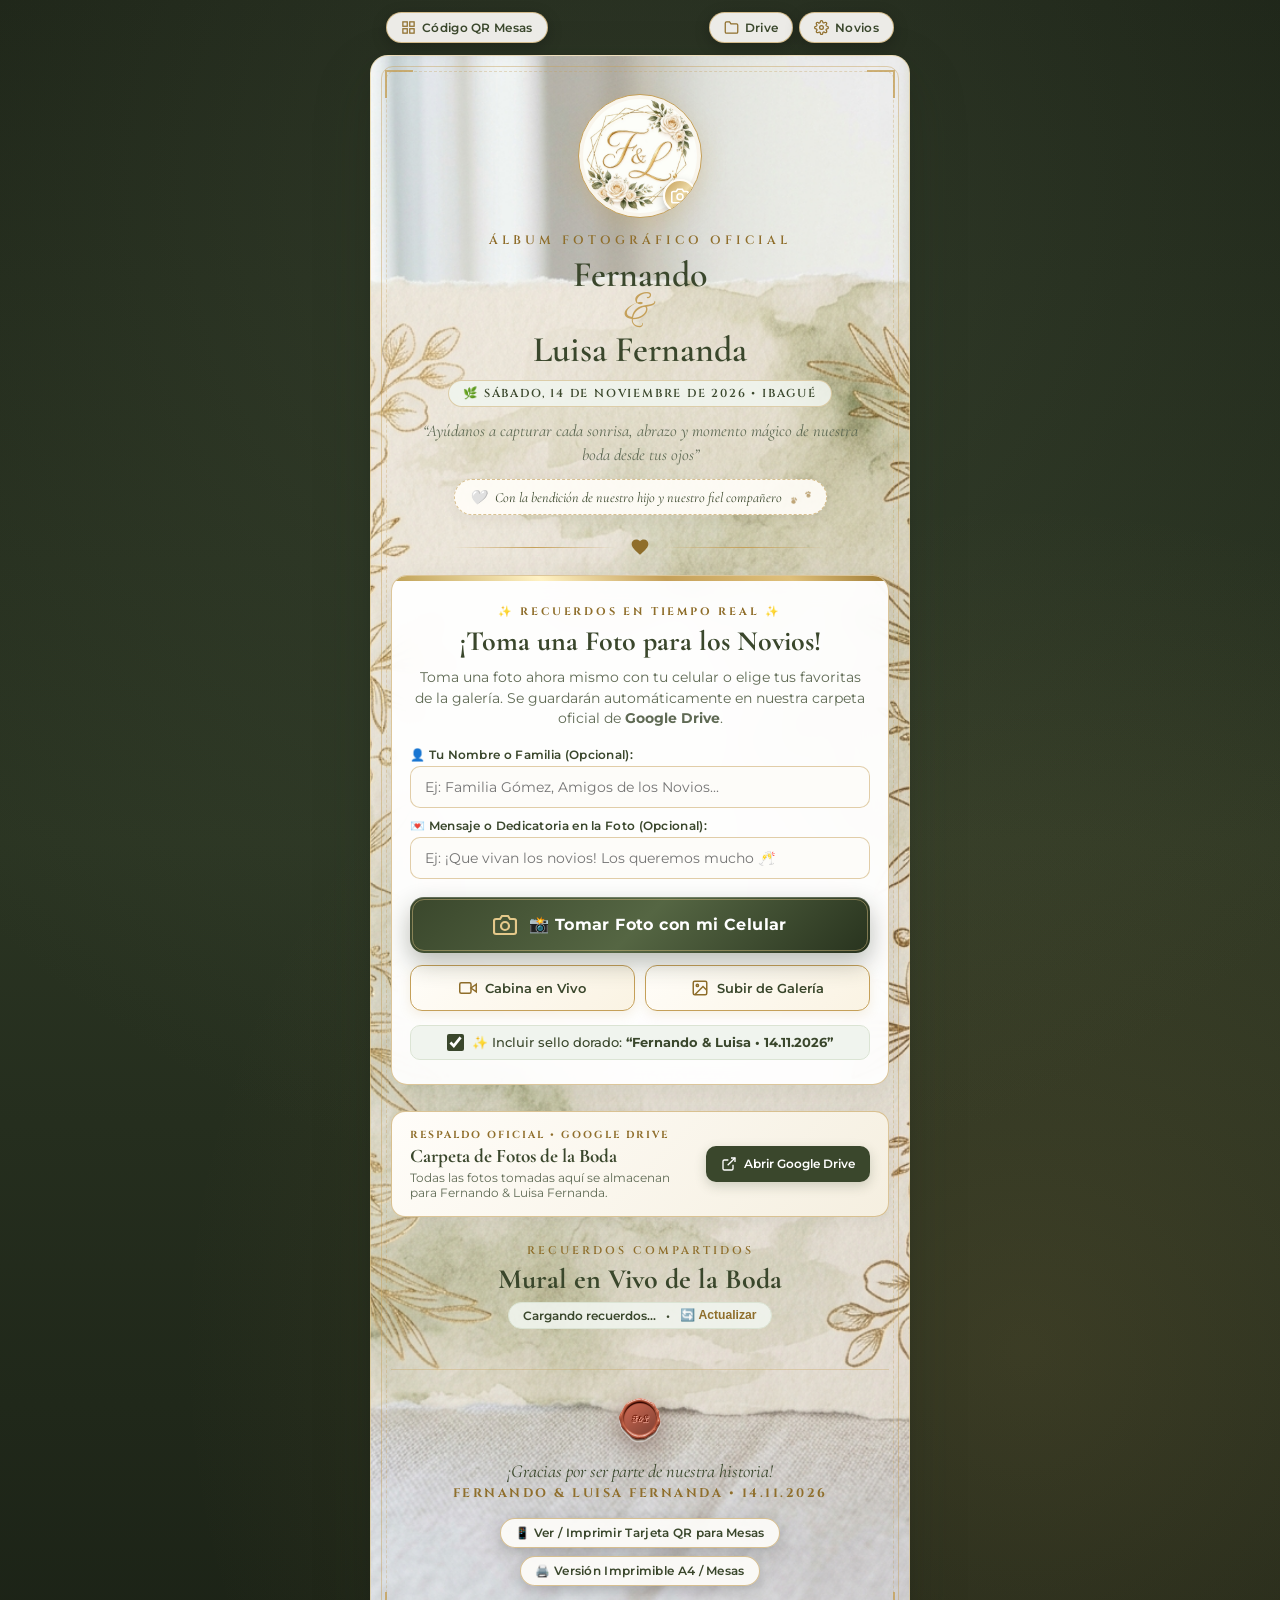
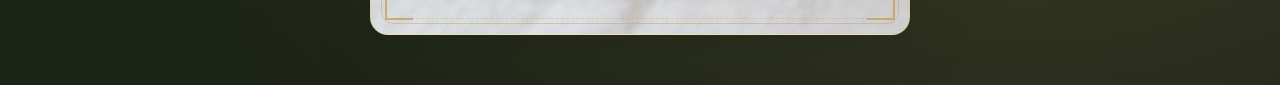
==== index.html @ 6206de48 "first commit" ====
<!DOCTYPE html>
<html lang="es">

<head>
  <meta charset="UTF-8">
  <meta name="viewport" content="width=device-width, initial-scale=1.0, maximum-scale=1.0, user-scalable=no">
  <title>Álbum Fotográfico Oficial • Boda Fernando & Luisa Fernanda</title>

  <!-- SEO & OpenGraph WhatsApp / Redes -->
  <meta name="description"
    content="Comparte tus fotos y recuerdos de nuestra boda • Fernando & Luisa Fernanda • Sábado, 14 de Noviembre de 2026 en Ibagué, Tolima.">
  <meta property="og:type" content="website">
  <meta property="og:title" content="📸 Álbum de Fotos en Vivo • Boda Fernando & Luisa Fernanda">
  <meta property="og:description"
    content="Toma fotos con tu celular o súbelas desde tu galería para guardarlas directamente en nuestro álbum oficial de Google Drive.">
  <meta property="og:image" content="assets/og_preview.jpg">
  <meta name="theme-color" content="#3a472c">

  <link rel="icon" type="image/jpeg" href="assets/monograma_boda.jpg">

  <!-- Google Fonts: Cormorant Garamond, Cinzel, Alex Brush, Montserrat -->
  <link rel="preconnect" href="https://fonts.googleapis.com">
  <link rel="preconnect" href="https://fonts.gstatic.com" crossorigin>
  <link
    href="https://fonts.googleapis.com/css2?family=Alex+Brush&family=Cinzel:wght@400;500;600;700&family=Cormorant+Garamond:ital,wght@0,400;0,500;0,600;0,700;1,400;1,600&family=Montserrat:wght@300;400;500;600;700&display=swap"
    rel="stylesheet">

  <!-- Generador de Código QR (QRCode.js) -->
  <script src="https://cdnjs.cloudflare.com/ajax/libs/qrcodejs/1.0.0/qrcode.min.js"></script>

  <link rel="stylesheet" href="style.css">
</head>

<body>

  <!-- Partículas Ambientales Románticas -->
  <div id="ambient-particles"></div>

  <!-- Barra Superior de Utilidades (QR para Mesas + Carpeta Drive + Config Novios) -->
  <nav class="top-utility-bar" aria-label="Acciones rápidas del álbum">
    <button type="button" class="pill-utility-btn" onclick="openQRModal()">
      <svg viewBox="0 0 24 24" fill="none" stroke="currentColor" stroke-width="2">
        <rect x="3" y="3" width="7" height="7"></rect>
        <rect x="14" y="3" width="7" height="7"></rect>
        <rect x="14" y="14" width="7" height="7"></rect>
        <rect x="3" y="14" width="7" height="7"></rect>
      </svg>
      <span>Código QR Mesas</span>
    </button>

    <div style="display: flex; gap: 6px;">
      <a href="https://drive.google.com/drive/folders/1FlD83FFBaYZme3_D9JTev4CPBjKWV2ci?usp=sharing" target="_blank"
        rel="noopener" class="pill-utility-btn" title="Abrir carpeta oficial en Google Drive">
        <svg viewBox="0 0 24 24" fill="none" stroke="currentColor" stroke-width="2">
          <path d="M22 19a2 2 0 0 1-2 2H4a2 2 0 0 1-2-2V5a2 2 0 0 1 2-2h5l2 3h9a2 2 0 0 1 2 2z"></path>
        </svg>
        <span>Drive</span>
      </a>

      <button type="button" class="pill-utility-btn" onclick="openDriveSetupModal()" title="Panel de Novios y Conexión Drive">
        <svg viewBox="0 0 24 24" fill="none" stroke="currentColor" stroke-width="2">
          <circle cx="12" cy="12" r="3"></circle>
          <path
            d="M19.4 15a1.65 1.65 0 0 0 .33 1.82l.06.06a2 2 0 0 1 0 2.83 2 2 0 0 1-2.83 0l-.06-.06a1.65 1.65 0 0 0-1.82-.33 1.65 1.65 0 0 0-1 1.51V21a2 2 0 0 1-2 2 2 2 0 0 1-2-2v-.09A1.65 1.65 0 0 0 9 19.4a1.65 1.65 0 0 0-1.82.33l-.06.06a2 2 0 0 1-2.83 0 2 2 0 0 1 0-2.83l.06-.06a1.65 1.65 0 0 0 .33-1.82 1.65 1.65 0 0 0-1.51-1H3a2 2 0 0 1-2-2 2 2 0 0 1 2-2h.09A1.65 1.65 0 0 0 4.6 9a1.65 1.65 0 0 0-.33-1.82l-.06-.06a2 2 0 0 1 0-2.83 2 2 0 0 1 2.83 0l.06.06a1.65 1.65 0 0 0 1.82.33H9a1.65 1.65 0 0 0 1-1.51V3a2 2 0 0 1 2-2 2 2 0 0 1 2 2v.09a1.65 1.65 0 0 0 1 1.51 1.65 1.65 0 0 0 1.82-.33l.06-.06a2 2 0 0 1 2.83 0 2 2 0 0 1 0 2.83l-.06.06a1.65 1.65 0 0 0-.33 1.82V9a1.65 1.65 0 0 0 1.51 1H21a2 2 0 0 1 2 2 2 2 0 0 1-2 2h-.09a1.65 1.65 0 0 0-1.51 1z">
          </path>
        </svg>
        <span>Novios</span>
      </button>
    </div>
  </nav>

  <!-- Contenedor Principal de la Tarjeta Fotográfica -->
  <main class="wedding-viewport">
    <article class="card-unfurled">
      <!-- Marco Dorado Doble & Esquinas Ornamentales -->
      <div class="card-inner-frame"></div>
      <div class="corner-ornament corner-tl"></div>
      <div class="corner-ornament corner-tr"></div>
      <div class="corner-ornament corner-bl"></div>
      <div class="corner-ornament corner-br"></div>

      <!-- 1. CABECERA & MONOGRAMA DE LOS NOVIOS -->
      <header class="card-hero">
        <div class="monogram-emblem">
          <img src="assets/monograma_boda.jpg" alt="Monograma F & L" class="monogram-img">
          <div class="camera-badge-floating" title="Álbum Fotográfico Oficial">
            <svg width="18" height="18" viewBox="0 0 24 24" fill="none" stroke="currentColor" stroke-width="2.2">
              <path d="M23 19a2 2 0 0 1-2 2H3a2 2 0 0 1-2-2V8a2 2 0 0 1 2-2h4l2-3h6l2 3h4a2 2 0 0 1 2 2z"></path>
              <circle cx="12" cy="13" r="4"></circle>
            </svg>
          </div>
        </div>

        <div class="wedding-subtitle">Álbum Fotográfico Oficial</div>
        <h1 class="couple-names">
          <span>Fernando</span>
          <span class="ampersand">&</span>
          <span>Luisa Fernanda</span>
        </h1>

        <div class="wedding-date-pill">
          <span>🌿 Sábado, 14 de Noviembre de 2026 • Ibagué</span>
        </div>

        <p class="romantic-quote">
          “Ayúdanos a capturar cada sonrisa, abrazo y momento mágico de nuestra boda desde tus ojos”
        </p>

        <div class="nuestros-amores-mini">
          <span>🤍</span>
          <span>Con la bendición de nuestro hijo y nuestro fiel compañero</span>
          <img src="assets/dog_paws.png" alt="Huellitas">
        </div>
      </header>

      <div class="olive-divider">
        <svg viewBox="0 0 24 24" fill="currentColor">
          <path
            d="M12 21.35l-1.45-1.32C5.4 15.36 2 12.28 2 8.5 2 5.42 4.42 3 7.5 3c1.74 0 3.41.81 4.5 2.09C13.09 3.81 14.76 3 16.5 3 19.58 3 22 5.42 22 8.5c0 3.78-3.4 6.86-8.55 11.54L12 21.35z" />
        </svg>
      </div>

      <!-- 2. ESTUDIO DE CÁMARA & SUBIDA DIRECTA A GOOGLE DRIVE -->
      <section class="camera-studio-box" aria-label="Tomar o subir fotos de la boda">
        <span class="studio-badge">✨ Recuerdos en Tiempo Real ✨</span>
        <h2 class="studio-title">¡Toma una Foto para los Novios!</h2>
        <p class="studio-desc">
          Toma una foto ahora mismo con tu celular o elige tus favoritas de la galería. Se guardarán automáticamente en
          nuestra carpeta oficial de <strong>Google Drive</strong>.
        </p>

        <!-- Campos de Nombre y Dedicatoria -->
        <div class="guest-inputs-grid">
          <div class="input-field-group">
            <label for="guestNameInput">👤 Tu Nombre o Familia (Opcional):</label>
            <input type="text" id="guestNameInput" class="wedding-input"
              placeholder="Ej: Familia Gómez, Amigos de los Novios...">
          </div>
          <div class="input-field-group">
            <label for="guestCaptionInput">💌 Mensaje o Dedicatoria en la Foto (Opcional):</label>
            <input type="text" id="guestCaptionInput" class="wedding-input"
              placeholder="Ej: ¡Que vivan los novios! Los queremos mucho 🥂">
          </div>
        </div>

        <!-- Inputs de Archivo Ocultos para Cámara Nativa y Galería -->
        <input type="file" id="nativeCameraInput" accept="image/*" capture="environment" style="display: none;">
        <input type="file" id="nativeSelfieInput" accept="image/*" capture="user" style="display: none;">
        <input type="file" id="galleryFilesInput" accept="image/*" multiple style="display: none;">

        <!-- Botones de Captura Principal -->
        <div class="capture-buttons-stack">
          <!-- Botón 1: Abrir Cámara del Celular Directamente -->
          <button type="button" class="btn-camera-primary" onclick="triggerNativeCamera()">
            <svg viewBox="0 0 24 24" fill="none" stroke="currentColor" stroke-width="2.2">
              <path d="M23 19a2 2 0 0 1-2 2H3a2 2 0 0 1-2-2V8a2 2 0 0 1 2-2h4l2-3h6l2 3h4a2 2 0 0 1 2 2z"></path>
              <circle cx="12" cy="13" r="4"></circle>
            </svg>
            <span>📸 Tomar Foto con mi Celular</span>
          </button>

          <div class="capture-secondary-row">
            <!-- Botón 2: Cabina Fotográfica en Vivo dentro de la Tarjeta -->
            <button type="button" class="btn-camera-secondary" onclick="toggleLiveCameraBooth()">
              <svg viewBox="0 0 24 24" fill="none" stroke="currentColor" stroke-width="2">
                <polygon points="23 7 16 12 23 17 23 7"></polygon>
                <rect x="1" y="5" width="15" height="14" rx="2" ry="2"></rect>
              </svg>
              <span>Cabina en Vivo</span>
            </button>

            <!-- Botón 3: Subir Varias Fotos desde la Galería -->
            <button type="button" class="btn-camera-secondary" onclick="triggerGalleryPicker()">
              <svg viewBox="0 0 24 24" fill="none" stroke="currentColor" stroke-width="2">
                <rect x="3" y="3" width="18" height="18" rx="2" ry="2"></rect>
                <circle cx="8.5" cy="8.5" r="1.5"></circle>
                <polyline points="21 15 16 10 5 21"></polyline>
              </svg>
              <span>Subir de Galería</span>
            </button>
          </div>
        </div>

        <!-- Opción de Sello / Marco Conmemorativo de la Boda -->
        <label class="frame-toggle-row" for="chkWeddingWatermark">
          <input type="checkbox" id="chkWeddingWatermark" checked onchange="refreshStagedPreviews()">
          <span>✨ Incluir sello dorado: <strong>“Fernando & Luisa • 14.11.2026”</strong></span>
        </label>

        <!-- ==============================================================
             CABINA DE CÁMARA EN VIVO (WEBRTC VIEWFINDER)
             ============================================================== -->
        <div class="live-camera-modal" id="liveCameraModal">
          <div class="camera-viewport-wrapper">
            <video id="cameraVideoStream" autoplay playsinline muted class="mirrored"></video>

            <!-- Marco en Vivo de la Boda -->
            <div class="camera-frame-overlay">
              <div class="camera-frame-top-tag">🌿 BODA F & L • EN VIVO</div>
              <div class="camera-frame-bottom-banner">
                <div class="frame-couple">Fernando & Luisa Fernanda</div>
                <div class="frame-date">14 • Noviembre • 2026 • Ibagué</div>
              </div>
            </div>

            <!-- Cuenta Regresiva 3..2..1 -->
            <div class="camera-countdown-overlay" id="cameraCountdownOverlay">3</div>

            <!-- Efecto Flash -->
            <div class="camera-flash-effect" id="cameraFlashEffect"></div>
          </div>

          <div class="camera-controls-bar">
            <button type="button" class="btn-cam-Option" onclick="flipLiveCamera()" title="Cambiar entre cámara frontal y trasera">
              🔄 Voltear
            </button>

            <button type="button" class="btn-shutter-snap" onclick="snapLivePhoto()" aria-label="Capturar foto">
              <div class="btn-shutter-inner"></div>
            </button>

            <button type="button" class="btn-cam-Option" id="btnTimerToggle" onclick="toggleCameraTimer()">
              ⏱️ 3s: OFF
            </button>
          </div>

          <button type="button" class="btn-clear-staging" style="margin-top: 10px; color: #e4c88a;"
            onclick="stopLiveCameraBooth()">
            ✕ Cerrar cámara en vivo
          </button>
        </div>

        <!-- ==============================================================
             ÁREA DE PREVISUALIZACIÓN Y GUARDADO EN GOOGLE DRIVE
             ============================================================== -->
        <div class="preview-staging-area" id="previewStagingArea">
          <div class="staging-header">
            <span class="staging-count-label" id="stagingCountLabel">1 Foto lista para guardar</span>
            <button type="button" class="btn-clear-staging" onclick="clearStagedPhotos()">Limpiar todo</button>
          </div>

          <div class="staging-photos-grid" id="stagingPhotosGrid">
            <!-- Miniaturas generadas dinámicamente -->
          </div>

          <button type="button" class="btn-upload-drive" id="btnUploadToDrive" onclick="uploadStagedPhotosToDrive()">
            <svg width="22" height="22" viewBox="0 0 24 24" fill="none" stroke="currentColor" stroke-width="2.2">
              <path d="M21 15v4a2 2 0 0 1-2 2H5a2 2 0 0 1-2-2v-4"></path>
              <polyline points="17 8 12 3 7 8"></polyline>
              <line x1="12" y1="3" x2="12" y2="15"></line>
            </svg>
            <span id="btnUploadText">☁️ Guardar Foto en Google Drive de la Boda</span>
          </button>

          <!-- Barra de Progreso -->
          <div class="upload-progress-box" id="uploadProgressBox">
            <div class="progress-track">
              <div class="progress-fill" id="uploadProgressFill"></div>
            </div>
            <div class="progress-status-text" id="uploadProgressText">Guardando recuerdo en el álbum oficial...</div>
          </div>
        </div>

        <!-- Banner de Éxito -->
        <div class="upload-success-banner" id="uploadSuccessBanner">
          <div class="success-icon-ring">
            <svg width="26" height="26" viewBox="0 0 24 24" fill="none" stroke="currentColor" stroke-width="2.5">
              <polyline points="20 6 9 17 4 12"></polyline>
            </svg>
          </div>
          <h4>¡Gracias por compartir este recuerdo!</h4>
          <p id="uploadSuccessDetail">
            Tu foto ya quedó guardada en el álbum oficial de la boda de Fernando & Luisa Fernanda.
          </p>
          <div style="display: flex; gap: 8px; justify-content: center; flex-wrap: wrap;">
            <button type="button" class="pill-utility-btn" onclick="triggerNativeCamera()">
              📸 Tomar otra foto
            </button>
            <a href="https://drive.google.com/drive/folders/1FlD83FFBaYZme3_D9JTev4CPBjKWV2ci?usp=sharing"
              target="_blank" rel="noopener" class="pill-utility-btn">
              📂 Ver Carpeta Google Drive
            </a>
          </div>
        </div>
      </section>

      <!-- 3. TARJETA DE ACCESO DIRECTO A LA CARPETA DE GOOGLE DRIVE -->
      <section class="drive-folder-card" aria-label="Carpeta oficial de Google Drive">
        <div class="drive-folder-info">
          <div class="drive-folder-tag">Respaldo Oficial • Google Drive</div>
          <div class="drive-folder-title">Carpeta de Fotos de la Boda</div>
          <div class="drive-folder-sub">Todas las fotos tomadas aquí se almacenan para Fernando & Luisa Fernanda.</div>
        </div>
        <a href="https://drive.google.com/drive/folders/1FlD83FFBaYZme3_D9JTev4CPBjKWV2ci?usp=sharing" target="_blank"
          rel="noopener" class="btn-open-drive">
          <svg width="16" height="16" viewBox="0 0 24 24" fill="none" stroke="currentColor" stroke-width="2">
            <path d="M18 13v6a2 2 0 0 1-2 2H5a2 2 0 0 1-2-2V8a2 2 0 0 1 2-2h6"></path>
            <polyline points="15 3 21 3 21 9"></polyline>
            <line x1="10" y1="14" x2="21" y2="3"></line>
          </svg>
          <span>Abrir Google Drive</span>
        </a>
      </section>

      <!-- 4. MURAL FOTOGRÁFICO EN VIVO DE LA BODA -->
      <section class="live-gallery-section" id="liveGallerySection">
        <span class="section-label">Recuerdos Compartidos</span>
        <h3 class="section-title">Mural en Vivo de la Boda</h3>

        <div class="gallery-stats-bar">
          <span id="galleryCountBadge">Cargando recuerdos...</span>
          <span>•</span>
          <button type="button" class="gallery-refresh-btn" onclick="loadLiveWeddingGallery(true)">
            🔄 Actualizar
          </button>
        </div>

        <div class="wedding-gallery-grid" id="weddingGalleryGrid">
          <!-- Se inyectan las fotos tomadas por los invitados en tiempo real -->
        </div>
      </section>

      <!-- 5. PIE DE TARJETA CON SELLO DE LACRE OFICIAL -->
      <footer class="card-footer-farewell">
        <img src="assets/wax_seal.png" alt="Sello de Lacre F & L" class="footer-wax-seal">
        <div class="farewell-text">¡Gracias por ser parte de nuestra historia!</div>
        <div class="farewell-subtext">Fernando & Luisa Fernanda • 14.11.2026</div>

        <div style="margin-top: 16px; display: flex; gap: 8px; justify-content: center; flex-wrap: wrap;">
          <button type="button" class="pill-utility-btn" onclick="openQRModal()">
            📱 Ver / Imprimir Tarjeta QR para Mesas
          </button>
          <a href="tarjeta-qr.html" class="pill-utility-btn">
            🖨️ Versión Imprimible A4 / Mesas
          </a>
        </div>
      </footer>

    </article>
  </main>

  <!-- ==========================================================================
       MODAL 1: CÓDIGO QR OFICIAL Y TARJETA IMPRIMIBLE PARA LAS MESAS
       ========================================================================== -->
  <div class="wedding-modal-overlay" id="qrModalOverlay">
    <div class="wedding-modal-card">
      <button type="button" class="modal-close-btn" onclick="closeQRModal()" aria-label="Cerrar">✕</button>

      <div style="text-align: center; margin-bottom: 14px;">
        <span class="section-label">Listo para Imprimir o Compartir</span>
        <h3 class="section-title" style="font-size: 1.5rem;">Código QR de la Boda</h3>
        <p style="font-size: 0.8rem; color: var(--color-text-muted);">
          Cuando los invitados escaneen este QR con la cámara de su celular, entrarán directo a tomar fotos para su
          carpeta de Google Drive.
        </p>
      </div>

      <!-- Tarjeta Poster QR de Lujo -->
      <div class="printable-qr-poster" id="printableQrPoster">
        <div class="wedding-subtitle" style="font-size: 0.65rem; letter-spacing: 3px;">Álbum Fotográfico Oficial</div>
        <div style="font-family: var(--font-serif); font-size: 1.75rem; font-weight: 700; color: var(--color-olive-dark); line-height: 1.15;">
          Fernando <span style="font-family: var(--font-script); color: var(--color-gold-primary); font-size: 1.9rem;">&</span> Luisa Fernanda
        </div>
        <div style="font-size: 0.72rem; color: var(--color-text-muted); margin-top: 2px;">
          Sábado, 14 de Noviembre de 2026 • Ibagué, Tolima
        </div>

        <div class="qr-frame-box">
          <div id="qrcodeContainer"></div>
        </div>

        <div style="font-family: var(--font-serif); font-size: 1.15rem; font-weight: 700; color: var(--color-olive-dark);">
          📸 ¡Escanea y Toma tus Fotos!
        </div>
        <p style="font-size: 0.76rem; color: var(--color-text-muted); max-width: 280px; margin: 4px auto 0;">
          Apunta con la cámara de tu celular para capturar y subir tus fotos directamente a nuestro álbum de boda.
        </p>
      </div>

      <!-- Campo para personalizar o ajustar el enlace de Vercel -->
      <div class="input-field-group" style="margin-bottom: 12px;">
        <label for="qrTargetUrlInput">🔗 Enlace al que dirige el QR (Tu URL de Vercel):</label>
        <div style="display: flex; gap: 6px;">
          <input type="url" id="qrTargetUrlInput" class="wedding-input" style="font-size: 0.8rem;"
            placeholder="https://tu-proyecto.vercel.app" oninput="updateQRCodeFromInput()">
          <button type="button" class="pill-utility-btn" onclick="copyCurrentQrLink()" style="white-space: nowrap;">
            Copiar
          </button>
        </div>
        <small style="display: block; font-size: 0.7rem; color: var(--color-text-muted); margin-top: 4px;">
          💡 Al subir esta página a Vercel, el QR detecta automáticamente tu dominio real, o puedes escribirlo arriba.
        </small>
      </div>

      <!-- Botones de Descarga del QR -->
      <div style="display: flex; flex-direction: column; gap: 8px;">
        <button type="button" class="btn-camera-primary" onclick="downloadLuxuryQrCardPNG()" style="padding: 13px 16px; font-size: 0.9rem;">
          🖼️ Descargar Tarjeta QR Completa (PNG Alta Calidad)
        </button>
        <div style="display: grid; grid-template-columns: 1fr 1fr; gap: 8px;">
          <button type="button" class="btn-camera-secondary" onclick="downloadStandaloneQrPNG()">
            🔲 Solo Código QR (PNG)
          </button>
          <a href="tarjeta-qr.html" class="btn-camera-secondary" style="text-decoration: none;">
            🖨️ Imprimir para Mesas
          </a>
        </div>
      </div>
    </div>
  </div>

  <!-- ==========================================================================
       MODAL 2: PANEL DE NOVIOS & CONEXIÓN DIRECTA CON LA CARPETA GOOGLE DRIVE
       ========================================================================== -->
  <div class="wedding-modal-overlay" id="driveSetupModalOverlay">
    <div class="wedding-modal-card">
      <button type="button" class="modal-close-btn" onclick="closeDriveSetupModal()" aria-label="Cerrar">✕</button>

      <div style="text-align: center; margin-bottom: 14px;">
        <span class="section-label">Configuración de Anfitriones</span>
        <h3 class="section-title" style="font-size: 1.45rem;">Conexión con Google Drive</h3>
        <p style="font-size: 0.78rem; color: var(--color-text-muted);">
          Carpeta destino vinculada:<br>
          <a href="https://drive.google.com/drive/folders/1FlD83FFBaYZme3_D9JTev4CPBjKWV2ci?usp=sharing" target="_blank"
            rel="noopener" style="color: var(--color-olive-primary); font-weight: 700; word-break: break-all;">
            drive.google.com/drive/folders/1FlD83FFBaYZme3_D9JTev4CPBjKWV2ci
          </a>
        </p>
      </div>

      <div style="background: var(--color-olive-wash); border: 1px solid var(--color-olive-subtle); border-radius: 12px; padding: 14px; margin-bottom: 14px; font-size: 0.8rem; color: var(--color-text-main); line-height: 1.45;">
        <div style="font-weight: 700; color: var(--color-olive-dark); margin-bottom: 6px;">
          ✅ Doble Respaldo Activo Automático:
        </div>
        <p style="margin-bottom: 8px;">
          1. <strong>Álbum en la Nube en Vivo (Activo ya mismo):</strong> Todas las fotos que tomen los invitados se guardan al instante en el servidor de la boda y aparecen en el mural sin pedirles iniciar sesión.
        </p>
        <p>
          2. <strong>Envío Directo a tu Carpeta Google Drive (Sin login para invitados):</strong> Como Google exige autorización del dueño de la carpeta para escribir archivos sin que el invitado tenga cuenta Google, activa en 1 minuto el puente oficial de Google Apps Script:
        </p>
      </div>

      <!-- Paso a Paso Rápido de 1 Minuto -->
      <div style="background: #fff; border: 1px solid rgba(197, 160, 89, 0.5); border-radius: 12px; padding: 14px; margin-bottom: 14px; font-size: 0.78rem;">
        <div style="font-weight: 700; color: var(--color-gold-deep); margin-bottom: 8px; text-transform: uppercase; letter-spacing: 1px;">
          ⚡ Activar puente en tu Google Drive (1 sola vez):
        </div>
        <ol style="padding-left: 18px; display: flex; flex-direction: column; gap: 6px; color: var(--color-text-main);">
          <li>Haz clic en <strong>“Copiar Código Google Apps Script”</strong> abajo (ya tiene el ID de tu carpeta <code>1FlD83FFBaYZme3_D9JTev4CPBjKWV2ci</code>).</li>
          <li>Abre <a href="https://script.google.com/home/start" target="_blank" rel="noopener" style="color: var(--color-olive-dark); font-weight: 700;">script.google.com</a> → <strong>Nuevo proyecto</strong>, pega el código y guarda.</li>
          <li>Haz clic en <strong>Implementar → Nueva implementación → Aplicación web</strong>. En <em>Ejecutar como</em> elige <strong>“Yo”</strong> y en <em>Quién tiene acceso</em> elige <strong>“Cualquier persona”</strong>.</li>
          <li>Copia la URL que te da Google (termina en <code>/exec</code>) y pégala aquí abajo:</li>
        </ol>

        <button type="button" class="btn-camera-secondary" onclick="copyGoogleAppsScriptCode()"
          style="width: 100%; margin-top: 10px; justify-content: center;">
          📋 Copiar Código Google Apps Script (Con tu Carpeta Lista)
        </button>
      </div>

      <!-- Input para Guardar la URL del Puente en la Nube -->
      <div class="input-field-group" style="margin-bottom: 12px;">
        <label for="driveScriptUrlInput">🔗 URL de tu Aplicación Web de Google Apps Script (<code>.../exec</code>):</label>
        <input type="url" id="driveScriptUrlInput" class="wedding-input" style="font-size: 0.8rem;"
          placeholder="https://script.google.com/macros/s/.../exec">
      </div>

      <div style="display: flex; flex-direction: column; gap: 8px;">
        <button type="button" class="btn-camera-primary" onclick="saveDriveScriptUrlConfig()" style="padding: 13px 16px; font-size: 0.9rem;">
          💾 Guardar Conexión Google Drive para Todos los Invitados
        </button>

        <button type="button" class="btn-camera-secondary" id="btnSyncAllToDrive" onclick="syncAllCloudPhotosToDrive()"
          style="width: 100%; justify-content: center;">
          ☁️ Sincronizar todas las fotos existentes hacia Google Drive
        </button>
      </div>
    </div>
  </div>

  <!-- ==========================================================================
       LIGHTBOX PANTALLA COMPLETA PARA VER Y DESCARGAR FOTOS
       ========================================================================== -->
  <div class="lightbox-overlay" id="lightboxOverlay" onclick="closePhotoLightbox(event)">
    <button type="button" class="modal-close-btn" onclick="closePhotoLightbox()"
      style="position: fixed; top: 20px; right: 20px; z-index: 130;">✕</button>
    <img src="" alt="Foto de la boda" class="lightbox-img" id="lightboxImg">
    <div class="lightbox-caption-box">
      <div class="lightbox-author" id="lightboxAuthor"></div>
      <div class="lightbox-text" id="lightboxCaption"></div>
      <div style="margin-top: 12px; display: flex; gap: 10px; justify-content: center;">
        <a href="#" id="lightboxDownloadBtn" download class="pill-utility-btn" onclick="event.stopPropagation()">
          ⬇️ Descargar Foto Original
        </a>
      </div>
    </div>
  </div>

  <!-- Notificación Toast -->
  <div class="wedding-toast" id="weddingToast">
    <span id="toastMessage">✓ ¡Foto guardada con éxito!</span>
  </div>

  <script src="app.js"></script>
</body>

</html>
---- style.css ----
/* ==========================================================================
   ÁLBUM FOTOGRÁFICO OFICIAL & CÁMARA QR - BODA FERNANDO & LUISA FERNANDA
   Inspirado en el diseño oficial de TARJETA MADRE:
   Verde Oliva Botánico, Oro Champagne, Papelería Fina & Lacre 3D
   ========================================================================== */

:root {
  /* Paleta Verde Oliva & Botánica */
  --color-olive-dark: #3a472c;
  --color-olive-deep: #28331e;
  --color-olive-primary: #556643;
  --color-olive-medium: #6f805b;
  --color-olive-light: #91a27e;
  --color-olive-subtle: #dbe4d4;
  --color-olive-wash: #f0f4ee;

  /* Paleta Oro Champagne & Bronce */
  --color-gold-deep: #8f6e2b;
  --color-gold-primary: #c5a059;
  --color-gold-light: #e4c88a;
  --color-gold-shimmer: #fdf5df;
  --gold-gradient: linear-gradient(135deg, #c5a059 0%, #ecd8a5 50%, #9e7a32 100%);
  --gold-foil: linear-gradient(45deg, #bfa054 0%, #fff2c4 30%, #c5a059 55%, #dfc07b 80%, #9e7a32 100%);

  /* Papelería Fina y Neutros */
  --color-paper: #faf8f5;
  --color-paper-card: #fdfcf9;
  --color-paper-linen: #f5f2eb;
  --color-text-main: #2b3323;
  --color-text-muted: #5f6a54;
  --color-text-light: #84907a;

  /* Lacre de Cera (Terracota Elegante) */
  --color-wax: #a44f3b;
  --color-wax-shadow: rgba(82, 33, 23, 0.45);

  /* Sombras y Elevaciones */
  --shadow-subtle: 0 4px 14px rgba(45, 55, 35, 0.06);
  --shadow-medium: 0 10px 30px rgba(45, 55, 35, 0.12);
  --shadow-luxury: 0 24px 60px rgba(35, 45, 25, 0.18), 0 8px 24px rgba(35, 45, 25, 0.08);
  --shadow-deep: 0 35px 80px rgba(25, 35, 18, 0.28);

  /* Tipografías Oficiales */
  --font-serif: 'Cormorant Garamond', 'Playfair Display', Georgia, serif;
  --font-display: 'Cinzel', 'Cinzel Decorative', Georgia, serif;
  --font-script: 'Alex Brush', 'Great Vibes', cursive;
  --font-sans: 'Montserrat', -apple-system, BlinkMacSystemFont, 'Segoe UI', Roboto, sans-serif;

  --transition-smooth: cubic-bezier(0.25, 1, 0.5, 1);
}

*, *::before, *::after {
  box-sizing: border-box;
  margin: 0;
  padding: 0;
}

html {
  font-size: 16px;
  scroll-behavior: smooth;
  -webkit-tap-highlight-color: transparent;
}

body {
  font-family: var(--font-sans);
  background-color: #21281b;
  background-image:
    radial-gradient(circle at 50% 15%, rgba(93, 107, 79, 0.28) 0%, transparent 60%),
    radial-gradient(circle at 80% 80%, rgba(197, 160, 89, 0.16) 0%, transparent 50%),
    linear-gradient(180deg, #1b2216 0%, #2a3422 50%, #1b2216 100%);
  color: var(--color-text-main);
  min-height: 100vh;
  min-height: 100dvh;
  overflow-x: hidden;
  position: relative;
  display: flex;
  flex-direction: column;
  align-items: center;
}

/* Partículas Flotantes Románticas */
#ambient-particles {
  position: fixed;
  inset: 0;
  pointer-events: none;
  z-index: 1;
  overflow: hidden;
}

.particle {
  position: absolute;
  border-radius: 50%;
  pointer-events: none;
  opacity: 0;
  animation: floatParticle linear infinite;
}

@keyframes floatParticle {
  0% {
    transform: translateY(105vh) translateX(0) rotate(0deg);
    opacity: 0;
  }
  15% {
    opacity: 0.65;
  }
  85% {
    opacity: 0.5;
  }
  100% {
    transform: translateY(-10vh) translateX(50px) rotate(360deg);
    opacity: 0;
  }
}

/* Barra Superior Flotante de Acciones Rápidas (QR & Drive) */
.top-utility-bar {
  width: 100%;
  max-width: 540px;
  display: flex;
  align-items: center;
  justify-content: space-between;
  gap: 8px;
  padding: 12px 16px 4px;
  position: relative;
  z-index: 15;
}

.pill-utility-btn {
  display: inline-flex;
  align-items: center;
  gap: 6px;
  background: rgba(253, 252, 249, 0.92);
  backdrop-filter: blur(10px);
  color: var(--color-olive-dark);
  border: 1px solid rgba(197, 160, 89, 0.65);
  border-radius: 30px;
  padding: 7px 14px;
  font-family: var(--font-sans);
  font-size: 0.74rem;
  font-weight: 600;
  letter-spacing: 0.3px;
  cursor: pointer;
  text-decoration: none;
  box-shadow: 0 4px 15px rgba(0, 0, 0, 0.22);
  transition: all 0.25s ease;
}

.pill-utility-btn:hover {
  transform: translateY(-2px);
  background: #fff;
  border-color: var(--color-gold-primary);
  box-shadow: 0 6px 20px rgba(197, 160, 89, 0.35);
}

.pill-utility-btn svg {
  width: 15px;
  height: 15px;
  color: var(--color-gold-deep);
}

/* Contenedor Principal */
.wedding-viewport {
  width: 100%;
  max-width: 540px;
  position: relative;
  z-index: 5;
  padding: 8px 0 50px;
  margin: 0 auto;
}

@media (max-width: 540px) {
  .wedding-viewport {
    padding: 0 0 40px;
  }
}

/* Tarjeta Principal Desplegada */
.card-unfurled {
  width: 100%;
  background-color: var(--color-paper-card);
  background-image: url('assets/card_background.jpg');
  background-size: cover;
  background-position: center top;
  background-repeat: no-repeat;
  padding: 38px 20px 48px;
  position: relative;
  z-index: 10;
  border-radius: 18px;
  box-shadow: var(--shadow-luxury);
  border: 1px solid rgba(228, 200, 138, 0.55);
  overflow: hidden;
}

@media (max-width: 540px) {
  .card-unfurled {
    border-radius: 0;
    border-left: none;
    border-right: none;
    padding: 34px 16px 44px;
  }
}

/* Doble Marco Dorado Interior */
.card-inner-frame {
  position: absolute;
  inset: 10px;
  border: 1px solid rgba(197, 160, 89, 0.45);
  border-radius: 12px;
  pointer-events: none;
  z-index: 1;
}

.card-inner-frame::after {
  content: '';
  position: absolute;
  inset: 4px;
  border: 0.5px dashed rgba(197, 160, 89, 0.32);
  border-radius: 8px;
}

/* Esquinas Ornamentales Doradas */
.corner-ornament {
  position: absolute;
  width: 28px;
  height: 28px;
  pointer-events: none;
  opacity: 0.8;
  z-index: 2;
}
.corner-tl { top: 14px; left: 14px; border-top: 2px solid var(--color-gold-primary); border-left: 2px solid var(--color-gold-primary); }
.corner-tr { top: 14px; right: 14px; border-top: 2px solid var(--color-gold-primary); border-right: 2px solid var(--color-gold-primary); }
.corner-bl { bottom: 14px; left: 14px; border-bottom: 2px solid var(--color-gold-primary); border-left: 2px solid var(--color-gold-primary); }
.corner-br { bottom: 14px; right: 14px; border-bottom: 2px solid var(--color-gold-primary); border-right: 2px solid var(--color-gold-primary); }

/* ==========================================================================
   CABECERA & MONOGRAMA DE LOS NOVIOS
   ========================================================================== */
.card-hero {
  text-align: center;
  position: relative;
  z-index: 3;
  margin-bottom: 22px;
}

.monogram-emblem {
  display: inline-flex;
  align-items: center;
  justify-content: center;
  width: 124px;
  height: 124px;
  border-radius: 50%;
  border: 1.5px solid var(--color-gold-primary);
  background: radial-gradient(circle, #fffdf8 0%, #f6f1e6 100%);
  box-shadow: 0 8px 25px rgba(197, 160, 89, 0.28);
  margin-bottom: 14px;
  position: relative;
  overflow: hidden;
  padding: 4px;
}

.monogram-emblem::before {
  content: '';
  position: absolute;
  inset: -5px;
  border-radius: 50%;
  border: 1px dashed rgba(197, 160, 89, 0.5);
  pointer-events: none;
}

.monogram-img {
  width: 100%;
  height: 100%;
  object-fit: cover;
  border-radius: 50%;
}

.camera-badge-floating {
  position: absolute;
  bottom: 4px;
  right: 4px;
  width: 34px;
  height: 34px;
  border-radius: 50%;
  background: var(--gold-gradient);
  color: #fff;
  display: flex;
  align-items: center;
  justify-content: center;
  box-shadow: 0 4px 10px rgba(0, 0, 0, 0.25);
  border: 2px solid #fffdf8;
}

.wedding-subtitle {
  font-family: var(--font-display);
  font-size: 0.76rem;
  letter-spacing: 4px;
  text-transform: uppercase;
  color: var(--color-gold-deep);
  font-weight: 600;
  margin-bottom: 6px;
}

.couple-names {
  font-family: var(--font-serif);
  font-size: 2.25rem;
  font-weight: 600;
  color: var(--color-olive-dark);
  line-height: 1.12;
  margin-bottom: 10px;
}

.couple-names span.ampersand {
  font-family: var(--font-script);
  font-size: 2.6rem;
  font-weight: 400;
  color: var(--color-gold-primary);
  display: block;
  margin: -6px 0;
}

.wedding-date-pill {
  display: inline-flex;
  align-items: center;
  gap: 6px;
  font-family: var(--font-display);
  font-size: 0.72rem;
  letter-spacing: 1.8px;
  text-transform: uppercase;
  color: var(--color-olive-dark);
  background: rgba(240, 244, 238, 0.9);
  border: 1px solid rgba(197, 160, 89, 0.45);
  padding: 5px 14px;
  border-radius: 20px;
  margin-bottom: 12px;
  font-weight: 600;
}

.romantic-quote {
  font-family: var(--font-serif);
  font-style: italic;
  font-size: 1.04rem;
  color: var(--color-text-muted);
  max-width: 92%;
  margin: 0 auto 12px;
  line-height: 1.45;
}

/* Nuestros Amores Mini Badge */
.nuestros-amores-mini {
  display: inline-flex;
  align-items: center;
  gap: 8px;
  background: rgba(255, 253, 248, 0.92);
  border: 1px dashed rgba(197, 160, 89, 0.65);
  border-radius: 20px;
  padding: 6px 14px;
  font-family: var(--font-serif);
  font-style: italic;
  font-size: 0.88rem;
  color: var(--color-olive-dark);
  box-shadow: var(--shadow-subtle);
}

.nuestros-amores-mini img {
  width: 22px;
  height: 22px;
  object-fit: contain;
}

.olive-divider {
  display: flex;
  align-items: center;
  justify-content: center;
  gap: 14px;
  margin: 18px auto;
  width: 75%;
  position: relative;
  z-index: 3;
}

.olive-divider::before,
.olive-divider::after {
  content: '';
  flex: 1;
  height: 1px;
  background: linear-gradient(90deg, transparent, var(--color-gold-primary), transparent);
}

.olive-divider svg {
  width: 20px;
  height: 20px;
  color: var(--color-gold-deep);
}

/* ==========================================================================
   CAJA PRINCIPAL DE CÁMARA Y SUBIDA DE FOTOS (ESTILO BOLETO DE HONOR)
   ========================================================================== */
.camera-studio-box {
  background: rgba(255, 255, 255, 0.94);
  backdrop-filter: blur(12px);
  border: 1.5px solid rgba(197, 160, 89, 0.6);
  border-radius: 16px;
  padding: 24px 18px;
  margin: 0 auto 26px;
  text-align: center;
  box-shadow: 0 12px 34px rgba(58, 71, 44, 0.1);
  position: relative;
  z-index: 3;
  overflow: hidden;
}

.camera-studio-box::before {
  content: '';
  position: absolute;
  top: 0;
  left: 0;
  width: 100%;
  height: 5px;
  background: var(--gold-foil);
}

.studio-badge {
  display: inline-block;
  font-family: var(--font-display);
  font-size: 0.68rem;
  letter-spacing: 2.8px;
  text-transform: uppercase;
  color: var(--color-gold-deep);
  font-weight: 700;
  margin-bottom: 6px;
}

.studio-title {
  font-family: var(--font-serif);
  font-size: 1.75rem;
  font-weight: 700;
  color: var(--color-olive-dark);
  line-height: 1.2;
  margin-bottom: 8px;
}

.studio-desc {
  font-size: 0.86rem;
  color: var(--color-text-muted);
  line-height: 1.5;
  margin-bottom: 18px;
}

/* Datos del Invitado (Nombre y Dedicatoria) */
.guest-inputs-grid {
  display: flex;
  flex-direction: column;
  gap: 10px;
  margin-bottom: 18px;
  text-align: left;
}

.input-field-group label {
  display: block;
  font-size: 0.75rem;
  font-weight: 600;
  color: var(--color-olive-dark);
  margin-bottom: 4px;
  letter-spacing: 0.3px;
}

.wedding-input {
  width: 100%;
  padding: 11px 14px;
  border-radius: 10px;
  border: 1px solid rgba(197, 160, 89, 0.5);
  background: #fdfcf9;
  font-family: var(--font-sans);
  font-size: 0.88rem;
  color: var(--color-text-main);
  transition: border-color 0.2s ease, box-shadow 0.2s ease;
}

.wedding-input:focus {
  outline: none;
  border-color: var(--color-olive-primary);
  box-shadow: 0 0 0 3px rgba(85, 102, 67, 0.15);
  background: #fff;
}

/* Botones Principales de Captura */
.capture-buttons-stack {
  display: flex;
  flex-direction: column;
  gap: 12px;
  margin-bottom: 14px;
}

.btn-camera-primary {
  width: 100%;
  padding: 16px 20px;
  border-radius: 14px;
  border: none;
  background: linear-gradient(135deg, #3a472c 0%, #556643 50%, #28331e 100%);
  color: #fff;
  font-family: var(--font-sans);
  font-size: 1rem;
  font-weight: 700;
  letter-spacing: 0.4px;
  display: flex;
  align-items: center;
  justify-content: center;
  gap: 12px;
  cursor: pointer;
  box-shadow: 0 10px 25px rgba(40, 51, 30, 0.32), inset 0 1px 0 rgba(255, 255, 255, 0.2);
  transition: transform 0.2s ease, box-shadow 0.2s ease;
  position: relative;
  overflow: hidden;
}

.btn-camera-primary::after {
  content: '';
  position: absolute;
  inset: 2px;
  border-radius: 12px;
  border: 1px solid rgba(228, 200, 138, 0.45);
  pointer-events: none;
}

.btn-camera-primary:hover {
  transform: translateY(-2px);
  box-shadow: 0 14px 30px rgba(40, 51, 30, 0.42);
}

.btn-camera-primary:active {
  transform: translateY(0) scale(0.99);
}

.btn-camera-primary svg {
  width: 24px;
  height: 24px;
  color: var(--color-gold-light);
  flex-shrink: 0;
}

.capture-secondary-row {
  display: grid;
  grid-template-columns: 1fr 1fr;
  gap: 10px;
}

.btn-camera-secondary {
  padding: 13px 12px;
  border-radius: 12px;
  border: 1.5px solid var(--color-gold-primary);
  background: linear-gradient(135deg, #fffdf8 0%, #faf3e3 100%);
  color: var(--color-olive-dark);
  font-family: var(--font-sans);
  font-size: 0.82rem;
  font-weight: 600;
  display: flex;
  align-items: center;
  justify-content: center;
  gap: 8px;
  cursor: pointer;
  box-shadow: 0 4px 12px rgba(197, 160, 89, 0.16);
  transition: all 0.2s ease;
}

.btn-camera-secondary:hover {
  transform: translateY(-2px);
  background: #fff;
  box-shadow: 0 6px 16px rgba(197, 160, 89, 0.28);
}

.btn-camera-secondary svg {
  width: 18px;
  height: 18px;
  color: var(--color-gold-deep);
  flex-shrink: 0;
}

/* ==========================================================================
   VISOR DE CÁMARA EN VIVO (CABINA FOTOGRÁFICA INTERACTIVA)
   ========================================================================== */
.live-camera-modal {
  display: none;
  margin-top: 14px;
  background: #171d12;
  border-radius: 16px;
  padding: 14px;
  border: 2px solid var(--color-gold-primary);
  box-shadow: 0 16px 40px rgba(0, 0, 0, 0.35);
  position: relative;
}

.live-camera-modal.active {
  display: block;
  animation: fadeInScale 0.3s ease forwards;
}

@keyframes fadeInScale {
  from { opacity: 0; transform: scale(0.96); }
  to { opacity: 1; transform: scale(1); }
}

.camera-viewport-wrapper {
  position: relative;
  width: 100%;
  aspect-ratio: 3 / 4;
  max-height: 440px;
  background: #0d110a;
  border-radius: 12px;
  overflow: hidden;
  border: 1px solid rgba(228, 200, 138, 0.4);
}

#cameraVideoStream {
  width: 100%;
  height: 100%;
  object-fit: cover;
  display: block;
}

#cameraVideoStream.mirrored {
  transform: scaleX(-1);
}

/* Superposición del Marco de Boda en Vivo */
.camera-frame-overlay {
  position: absolute;
  inset: 0;
  pointer-events: none;
  display: flex;
  flex-direction: column;
  justify-content: space-between;
  padding: 12px;
  border: 6px solid rgba(253, 252, 249, 0.22);
}

.camera-frame-top-tag {
  align-self: center;
  background: rgba(27, 34, 22, 0.65);
  backdrop-filter: blur(6px);
  color: var(--color-gold-light);
  font-family: var(--font-display);
  font-size: 0.65rem;
  letter-spacing: 2px;
  padding: 4px 12px;
  border-radius: 20px;
  border: 1px solid rgba(197, 160, 89, 0.45);
}

.camera-frame-bottom-banner {
  background: linear-gradient(180deg, transparent 0%, rgba(25, 32, 19, 0.88) 100%);
  padding: 18px 10px 8px;
  text-align: center;
  color: #fff;
  margin: -12px;
}

.camera-frame-bottom-banner .frame-couple {
  font-family: var(--font-serif);
  font-size: 1.25rem;
  font-weight: 600;
  color: #fffdf8;
  letter-spacing: 0.5px;
}

.camera-frame-bottom-banner .frame-date {
  font-family: var(--font-display);
  font-size: 0.62rem;
  letter-spacing: 2.5px;
  color: var(--color-gold-light);
  text-transform: uppercase;
}

/* Cuenta Regresiva 3..2..1 en Cámara */
.camera-countdown-overlay {
  position: absolute;
  inset: 0;
  display: none;
  align-items: center;
  justify-content: center;
  background: rgba(0, 0, 0, 0.35);
  z-index: 10;
  font-family: var(--font-serif);
  font-size: 6rem;
  font-weight: 700;
  color: #fff;
  text-shadow: 0 6px 25px rgba(0, 0, 0, 0.6);
}

/* Efecto Flash Blanco */
.camera-flash-effect {
  position: absolute;
  inset: 0;
  background: #fff;
  opacity: 0;
  pointer-events: none;
  z-index: 12;
  transition: opacity 0.15s ease;
}

.camera-flash-effect.flash {
  opacity: 0.95;
}

/* Controles de la Cámara en Vivo */
.camera-controls-bar {
  display: flex;
  align-items: center;
  justify-content: space-between;
  margin-top: 14px;
  padding: 0 6px;
}

.btn-cam-Option {
  background: rgba(255, 255, 255, 0.12);
  color: #fff;
  border: 1px solid rgba(228, 200, 138, 0.35);
  border-radius: 30px;
  padding: 8px 13px;
  font-size: 0.76rem;
  font-weight: 600;
  cursor: pointer;
  display: inline-flex;
  align-items: center;
  gap: 5px;
  transition: background 0.2s ease;
}

.btn-cam-Option:hover,
.btn-cam-Option.active {
  background: rgba(197, 160, 89, 0.35);
  border-color: var(--color-gold-light);
}

.btn-shutter-snap {
  width: 68px;
  height: 68px;
  border-radius: 50%;
  background: var(--gold-gradient);
  border: 4px solid #fff;
  box-shadow: 0 0 0 3px var(--color-gold-primary), 0 8px 20px rgba(0, 0, 0, 0.45);
  cursor: pointer;
  display: flex;
  align-items: center;
  justify-content: center;
  transition: transform 0.15s ease;
}

.btn-shutter-snap:active {
  transform: scale(0.9);
}

.btn-shutter-inner {
  width: 50px;
  height: 50px;
  border-radius: 50%;
  background: #fffdf8;
  border: 2px solid var(--color-olive-dark);
}

/* Opción de Estampar Marco Polaroid de la Boda */
.frame-toggle-row {
  display: flex;
  align-items: center;
  justify-content: center;
  gap: 8px;
  margin-top: 10px;
  padding: 8px 12px;
  background: var(--color-olive-wash);
  border-radius: 10px;
  border: 1px solid var(--color-olive-subtle);
  font-size: 0.8rem;
  color: var(--color-olive-dark);
  font-weight: 500;
  cursor: pointer;
}

.frame-toggle-row input[type="checkbox"] {
  accent-color: var(--color-olive-dark);
  width: 17px;
  height: 17px;
  cursor: pointer;
}

/* ==========================================================================
   PREVISUALIZACIÓN DE FOTOS SELECCIONADAS / RECIÉN TOMADAS
   ========================================================================== */
.preview-staging-area {
  display: none;
  margin-top: 18px;
  padding-top: 18px;
  border-top: 1px dashed rgba(197, 160, 89, 0.55);
}

.preview-staging-area.active {
  display: block;
  animation: fadeInScale 0.3s ease forwards;
}

.staging-header {
  display: flex;
  align-items: center;
  justify-content: space-between;
  margin-bottom: 12px;
}

.staging-count-label {
  font-family: var(--font-serif);
  font-size: 1.2rem;
  font-weight: 700;
  color: var(--color-olive-dark);
}

.btn-clear-staging {
  background: none;
  border: none;
  color: var(--color-wax);
  font-size: 0.76rem;
  font-weight: 600;
  cursor: pointer;
  text-decoration: underline;
}

.staging-photos-grid {
  display: grid;
  grid-template-columns: repeat(auto-fill, minmax(135px, 1fr));
  gap: 12px;
  margin-bottom: 16px;
}

.staged-photo-card {
  background: #fff;
  border-radius: 12px;
  padding: 6px 6px 10px;
  border: 1px solid rgba(197, 160, 89, 0.45);
  box-shadow: 0 6px 16px rgba(45, 55, 35, 0.08);
  position: relative;
}

.staged-photo-card img {
  width: 100%;
  aspect-ratio: 3 / 4;
  object-fit: cover;
  border-radius: 8px;
  display: block;
}

.staged-remove-btn {
  position: absolute;
  top: 12px;
  right: 12px;
  width: 26px;
  height: 26px;
  border-radius: 50%;
  background: rgba(164, 79, 59, 0.92);
  color: #fff;
  border: none;
  font-size: 0.85rem;
  font-weight: 700;
  cursor: pointer;
  display: flex;
  align-items: center;
  justify-content: center;
  box-shadow: 0 2px 8px rgba(0, 0, 0, 0.3);
}

.staged-polaroid-caption {
  font-family: var(--font-serif);
  font-size: 0.78rem;
  color: var(--color-olive-dark);
  margin-top: 6px;
  font-weight: 600;
}

/* Botón Dorado de Subida a Google Drive */
.btn-upload-drive {
  width: 100%;
  padding: 16px 22px;
  border-radius: 14px;
  border: none;
  background: var(--gold-gradient);
  color: #242d1c;
  font-family: var(--font-sans);
  font-size: 1rem;
  font-weight: 700;
  display: flex;
  align-items: center;
  justify-content: center;
  gap: 10px;
  cursor: pointer;
  box-shadow: 0 10px 26px rgba(197, 160, 89, 0.42);
  transition: transform 0.2s ease, box-shadow 0.2s ease;
}

.btn-upload-drive:hover:not(:disabled) {
  transform: translateY(-2px);
  box-shadow: 0 14px 32px rgba(197, 160, 89, 0.55);
}

.btn-upload-drive:disabled {
  opacity: 0.7;
  cursor: wait;
}

/* Barra de Progreso de Subida */
.upload-progress-box {
  display: none;
  margin-top: 14px;
  text-align: center;
}

.upload-progress-box.active {
  display: block;
}

.progress-track {
  width: 100%;
  height: 10px;
  background: var(--color-olive-wash);
  border-radius: 20px;
  overflow: hidden;
  border: 1px solid var(--color-olive-subtle);
  margin-bottom: 8px;
}

.progress-fill {
  height: 100%;
  width: 0%;
  background: linear-gradient(90deg, var(--color-olive-primary), var(--color-gold-primary));
  border-radius: 20px;
  transition: width 0.3s ease;
}

.progress-status-text {
  font-size: 0.8rem;
  color: var(--color-olive-dark);
  font-weight: 600;
}

/* Tarjeta de Éxito tras Subir */
.upload-success-banner {
  display: none;
  margin-top: 16px;
  padding: 18px 16px;
  background: linear-gradient(135deg, #f2f7ef 0%, #fffdf7 100%);
  border: 1.5px solid var(--color-olive-light);
  border-radius: 14px;
  text-align: center;
}

.upload-success-banner.active {
  display: block;
  animation: fadeInScale 0.35s ease forwards;
}

.success-icon-ring {
  width: 48px;
  height: 48px;
  border-radius: 50%;
  background: var(--color-olive-primary);
  color: #fff;
  display: inline-flex;
  align-items: center;
  justify-content: center;
  margin-bottom: 10px;
  box-shadow: 0 6px 16px rgba(85, 102, 67, 0.3);
}

.upload-success-banner h4 {
  font-family: var(--font-serif);
  font-size: 1.45rem;
  color: var(--color-olive-dark);
  margin-bottom: 4px;
}

.upload-success-banner p {
  font-size: 0.83rem;
  color: var(--color-text-muted);
  margin-bottom: 12px;
}

/* ==========================================================================
   ACCESO DIRECTO A LA CARPETA DE GOOGLE DRIVE OFICIAL
   ========================================================================== */
.drive-folder-card {
  background: linear-gradient(135deg, #fffdf9 0%, #f5efe0 100%);
  border: 1px solid rgba(197, 160, 89, 0.6);
  border-radius: 14px;
  padding: 16px 18px;
  margin: 0 auto 26px;
  display: flex;
  align-items: center;
  justify-content: space-between;
  gap: 14px;
  position: relative;
  z-index: 3;
  box-shadow: var(--shadow-subtle);
}

.drive-folder-info {
  text-align: left;
}

.drive-folder-tag {
  font-family: var(--font-display);
  font-size: 0.64rem;
  letter-spacing: 2px;
  text-transform: uppercase;
  color: var(--color-gold-deep);
  font-weight: 700;
}

.drive-folder-title {
  font-family: var(--font-serif);
  font-size: 1.2rem;
  font-weight: 700;
  color: var(--color-olive-dark);
  margin: 2px 0;
}

.drive-folder-sub {
  font-size: 0.76rem;
  color: var(--color-text-muted);
}

.btn-open-drive {
  display: inline-flex;
  align-items: center;
  gap: 7px;
  background: var(--color-olive-dark);
  color: #fff;
  text-decoration: none;
  padding: 10px 15px;
  border-radius: 10px;
  font-size: 0.78rem;
  font-weight: 600;
  white-space: nowrap;
  transition: all 0.2s ease;
  box-shadow: 0 4px 12px rgba(58, 71, 44, 0.22);
}

.btn-open-drive:hover {
  background: var(--color-olive-primary);
  transform: translateY(-2px);
}

@media (max-width: 440px) {
  .drive-folder-card {
    flex-direction: column;
    text-align: center;
  }
  .drive-folder-info {
    text-align: center;
  }
  .btn-open-drive {
    width: 100%;
    justify-content: center;
  }
}

/* ==========================================================================
   MURAL EN VIVO DE LA BODA (GALERÍA COMPARTIDA EN TIEMPO REAL)
   ========================================================================== */
.live-gallery-section {
  position: relative;
  z-index: 3;
  text-align: center;
  margin-bottom: 24px;
}

.section-label {
  display: block;
  font-family: var(--font-display);
  font-size: 0.7rem;
  letter-spacing: 3px;
  text-transform: uppercase;
  color: var(--color-gold-deep);
  margin-bottom: 4px;
  font-weight: 600;
}

.section-title {
  font-family: var(--font-serif);
  font-size: 1.75rem;
  font-weight: 700;
  color: var(--color-olive-dark);
  margin-bottom: 6px;
}

.gallery-stats-bar {
  display: inline-flex;
  align-items: center;
  gap: 10px;
  background: rgba(240, 244, 238, 0.9);
  border: 1px solid var(--color-olive-subtle);
  padding: 5px 14px;
  border-radius: 20px;
  font-size: 0.78rem;
  color: var(--color-olive-dark);
  font-weight: 600;
  margin-bottom: 16px;
}

.gallery-refresh-btn {
  background: none;
  border: none;
  color: var(--color-gold-deep);
  font-weight: 700;
  cursor: pointer;
  font-size: 0.76rem;
  display: inline-flex;
  align-items: center;
  gap: 4px;
}

.wedding-gallery-grid {
  display: grid;
  grid-template-columns: repeat(2, 1fr);
  gap: 12px;
}

@media (min-width: 480px) {
  .wedding-gallery-grid {
    grid-template-columns: repeat(2, 1fr);
    gap: 14px;
  }
}

.gallery-polaroid-item {
  background: #fff;
  border-radius: 12px;
  padding: 7px 7px 11px;
  border: 1px solid rgba(197, 160, 89, 0.42);
  box-shadow: 0 6px 18px rgba(45, 55, 35, 0.08);
  transition: transform 0.25s ease, box-shadow 0.25s ease;
  cursor: pointer;
  display: flex;
  flex-direction: column;
  text-align: left;
}

.gallery-polaroid-item:hover {
  transform: translateY(-3px);
  box-shadow: 0 12px 26px rgba(197, 160, 89, 0.25);
}

.gallery-img-wrap {
  width: 100%;
  aspect-ratio: 3 / 4;
  border-radius: 8px;
  overflow: hidden;
  background: var(--color-paper-linen);
  position: relative;
}

.gallery-img-wrap img {
  width: 100%;
  height: 100%;
  object-fit: cover;
  display: block;
  transition: transform 0.4s ease;
}

.gallery-polaroid-item:hover .gallery-img-wrap img {
  transform: scale(1.04);
}

.gallery-meta {
  padding: 8px 4px 0;
}

.gallery-guest-author {
  font-family: var(--font-serif);
  font-size: 0.98rem;
  font-weight: 700;
  color: var(--color-olive-dark);
  line-height: 1.2;
}

.gallery-guest-caption {
  font-size: 0.76rem;
  color: var(--color-text-muted);
  margin-top: 3px;
  display: -webkit-box;
  -webkit-line-clamp: 2;
  -webkit-box-orient: vertical;
  overflow: hidden;
  font-style: italic;
}

.gallery-time-label {
  font-size: 0.66rem;
  color: var(--color-text-light);
  margin-top: 4px;
}

.gallery-empty-state {
  grid-column: 1 / -1;
  background: rgba(255, 255, 255, 0.8);
  border: 1px dashed rgba(197, 160, 89, 0.55);
  border-radius: 14px;
  padding: 32px 20px;
  text-align: center;
  color: var(--color-text-muted);
}

/* ==========================================================================
   PIE DE TARJETA & SELLO DE LACRE
   ========================================================================== */
.card-footer-farewell {
  text-align: center;
  padding-top: 16px;
  border-top: 1px solid rgba(197, 160, 89, 0.35);
  position: relative;
  z-index: 3;
}

.footer-wax-seal {
  width: 66px;
  height: 66px;
  object-fit: contain;
  margin: 0 auto 8px;
  display: block;
  filter: drop-shadow(0 6px 12px var(--color-wax-shadow));
}

.farewell-text {
  font-family: var(--font-serif);
  font-style: italic;
  font-size: 1.15rem;
  color: var(--color-olive-dark);
}

.farewell-subtext {
  font-family: var(--font-display);
  font-size: 0.78rem;
  letter-spacing: 2.5px;
  text-transform: uppercase;
  color: var(--color-gold-deep);
  font-weight: 700;
  margin-top: 3px;
}

/* ==========================================================================
   MODALES: TARJETA QR IMPRIMIBLE & CONFIGURACIÓN GOOGLE DRIVE
   ========================================================================== */
.wedding-modal-overlay {
  position: fixed;
  inset: 0;
  background: rgba(18, 24, 14, 0.78);
  backdrop-filter: blur(8px);
  z-index: 100;
  display: none;
  align-items: center;
  justify-content: center;
  padding: 16px;
  overflow-y: auto;
}

.wedding-modal-overlay.open {
  display: flex;
}

.wedding-modal-card {
  width: 100%;
  max-width: 480px;
  max-height: 92vh;
  overflow-y: auto;
  background: var(--color-paper-card);
  border-radius: 18px;
  border: 2px solid var(--color-gold-primary);
  box-shadow: var(--shadow-deep);
  padding: 24px 20px;
  position: relative;
}

.modal-close-btn {
  position: absolute;
  top: 14px;
  right: 14px;
  width: 34px;
  height: 34px;
  border-radius: 50%;
  background: var(--color-olive-wash);
  border: 1px solid rgba(197, 160, 89, 0.45);
  color: var(--color-olive-dark);
  display: flex;
  align-items: center;
  justify-content: center;
  cursor: pointer;
  font-size: 1.1rem;
  font-weight: 700;
}

/* Tarjeta QR de Lujo para Impresión / Descarga */
.printable-qr-poster {
  background-color: #fdfcf9;
  background-image: url('assets/card_background.jpg');
  background-size: cover;
  border: 2px solid var(--color-gold-primary);
  border-radius: 16px;
  padding: 26px 20px;
  text-align: center;
  position: relative;
  box-shadow: 0 10px 30px rgba(35, 45, 25, 0.14);
  margin-bottom: 16px;
}

.printable-qr-poster::before {
  content: '';
  position: absolute;
  inset: 8px;
  border: 1px dashed rgba(197, 160, 89, 0.55);
  border-radius: 10px;
  pointer-events: none;
}

.qr-frame-box {
  display: inline-block;
  background: #ffffff;
  padding: 16px;
  border-radius: 16px;
  border: 2px solid var(--color-gold-primary);
  box-shadow: 0 8px 24px rgba(58, 71, 44, 0.14);
  margin: 12px auto;
}

.qr-frame-box img,
.qr-frame-box canvas {
  width: 210px;
  height: 210px;
  display: block;
}

/* Lightbox de Foto Pantalla Completa */
.lightbox-overlay {
  position: fixed;
  inset: 0;
  background: rgba(12, 16, 10, 0.92);
  backdrop-filter: blur(10px);
  z-index: 120;
  display: none;
  flex-direction: column;
  align-items: center;
  justify-content: center;
  padding: 20px;
}

.lightbox-overlay.open {
  display: flex;
}

.lightbox-img {
  max-width: 94vw;
  max-height: 75vh;
  border-radius: 12px;
  border: 2px solid var(--color-gold-primary);
  box-shadow: 0 20px 50px rgba(0, 0, 0, 0.6);
  object-fit: contain;
}

.lightbox-caption-box {
  margin-top: 14px;
  text-align: center;
  color: #fff;
  max-width: 420px;
}

.lightbox-author {
  font-family: var(--font-serif);
  font-size: 1.35rem;
  color: var(--color-gold-light);
  font-weight: 700;
}

.lightbox-text {
  font-size: 0.9rem;
  color: #e4e9e0;
  margin-top: 4px;
}

/* Notificación Toast */
.wedding-toast {
  position: fixed;
  bottom: 24px;
  left: 50%;
  transform: translateX(-50%) translateY(100px);
  background: var(--color-olive-dark);
  color: #fff;
  border: 1px solid var(--color-gold-primary);
  padding: 12px 20px;
  border-radius: 30px;
  font-size: 0.84rem;
  font-weight: 600;
  display: flex;
  align-items: center;
  gap: 8px;
  box-shadow: 0 12px 30px rgba(0, 0, 0, 0.35);
  z-index: 200;
  opacity: 0;
  transition: transform 0.35s var(--transition-smooth), opacity 0.35s ease;
}

.wedding-toast.show {
  transform: translateX(-50%) translateY(0);
  opacity: 1;
}
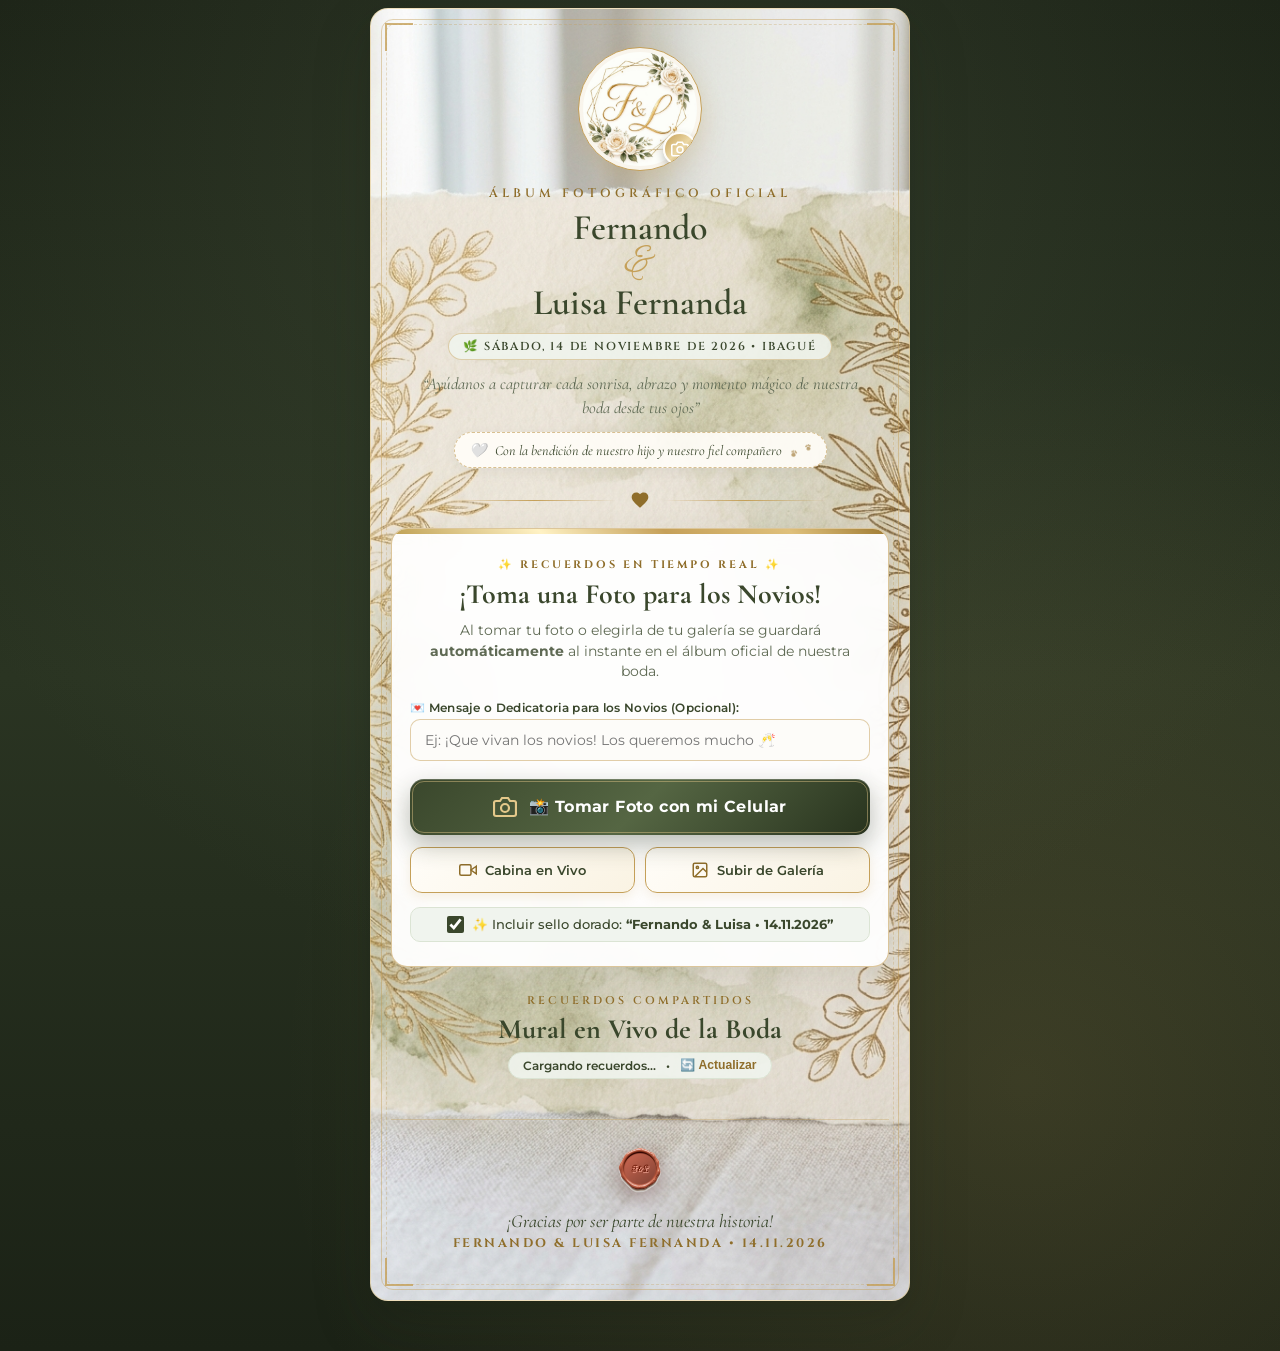
==== commit f49d8fbe: "Subida automatica instantanea al tomar foto, solo campo de mensaje y vista exclusiva del mural en vi" ====
--- a/index.html
+++ b/index.html
@@ -12,7 +12,7 @@
   <meta property="og:type" content="website">
   <meta property="og:title" content="📸 Álbum de Fotos en Vivo • Boda Fernando & Luisa Fernanda">
   <meta property="og:description"
-    content="Toma fotos con tu celular o súbelas desde tu galería para guardarlas directamente en nuestro álbum oficial de Google Drive.">
+    content="Toma fotos con tu celular o súbelas desde tu galería para nuestro álbum oficial de boda.">
   <meta property="og:image" content="assets/og_preview.jpg">
   <meta name="theme-color" content="#3a472c">
 
@@ -35,39 +35,6 @@
 
   <!-- Partículas Ambientales Románticas -->
   <div id="ambient-particles"></div>
-
-  <!-- Barra Superior de Utilidades (QR para Mesas + Carpeta Drive + Config Novios) -->
-  <nav class="top-utility-bar" aria-label="Acciones rápidas del álbum">
-    <button type="button" class="pill-utility-btn" onclick="openQRModal()">
-      <svg viewBox="0 0 24 24" fill="none" stroke="currentColor" stroke-width="2">
-        <rect x="3" y="3" width="7" height="7"></rect>
-        <rect x="14" y="3" width="7" height="7"></rect>
-        <rect x="14" y="14" width="7" height="7"></rect>
-        <rect x="3" y="14" width="7" height="7"></rect>
-      </svg>
-      <span>Código QR Mesas</span>
-    </button>
-
-    <div style="display: flex; gap: 6px;">
-      <a href="https://drive.google.com/drive/folders/1FlD83FFBaYZme3_D9JTev4CPBjKWV2ci?usp=sharing" target="_blank"
-        rel="noopener" class="pill-utility-btn" title="Abrir carpeta oficial en Google Drive">
-        <svg viewBox="0 0 24 24" fill="none" stroke="currentColor" stroke-width="2">
-          <path d="M22 19a2 2 0 0 1-2 2H4a2 2 0 0 1-2-2V5a2 2 0 0 1 2-2h5l2 3h9a2 2 0 0 1 2 2z"></path>
-        </svg>
-        <span>Drive</span>
-      </a>
-
-      <button type="button" class="pill-utility-btn" onclick="openDriveSetupModal()" title="Panel de Novios y Conexión Drive">
-        <svg viewBox="0 0 24 24" fill="none" stroke="currentColor" stroke-width="2">
-          <circle cx="12" cy="12" r="3"></circle>
-          <path
-            d="M19.4 15a1.65 1.65 0 0 0 .33 1.82l.06.06a2 2 0 0 1 0 2.83 2 2 0 0 1-2.83 0l-.06-.06a1.65 1.65 0 0 0-1.82-.33 1.65 1.65 0 0 0-1 1.51V21a2 2 0 0 1-2 2 2 2 0 0 1-2-2v-.09A1.65 1.65 0 0 0 9 19.4a1.65 1.65 0 0 0-1.82.33l-.06.06a2 2 0 0 1-2.83 0 2 2 0 0 1 0-2.83l.06-.06a1.65 1.65 0 0 0 .33-1.82 1.65 1.65 0 0 0-1.51-1H3a2 2 0 0 1-2-2 2 2 0 0 1 2-2h.09A1.65 1.65 0 0 0 4.6 9a1.65 1.65 0 0 0-.33-1.82l-.06-.06a2 2 0 0 1 0-2.83 2 2 0 0 1 2.83 0l.06.06a1.65 1.65 0 0 0 1.82.33H9a1.65 1.65 0 0 0 1-1.51V3a2 2 0 0 1 2-2 2 2 0 0 1 2 2v.09a1.65 1.65 0 0 0 1 1.51 1.65 1.65 0 0 0 1.82-.33l.06-.06a2 2 0 0 1 2.83 0 2 2 0 0 1 0 2.83l-.06.06a1.65 1.65 0 0 0-.33 1.82V9a1.65 1.65 0 0 0 1.51 1H21a2 2 0 0 1 2 2 2 2 0 0 1-2 2h-.09a1.65 1.65 0 0 0-1.51 1z">
-          </path>
-        </svg>
-        <span>Novios</span>
-      </button>
-    </div>
-  </nav>
 
   <!-- Contenedor Principal de la Tarjeta Fotográfica -->
   <main class="wedding-viewport">
@@ -120,24 +87,19 @@
         </svg>
       </div>
 
-      <!-- 2. ESTUDIO DE CÁMARA & SUBIDA DIRECTA A GOOGLE DRIVE -->
+      <!-- 2. ESTUDIO DE CÁMARA & GUARDADO AUTOMÁTICO INSTANTÁNEO -->
       <section class="camera-studio-box" aria-label="Tomar o subir fotos de la boda">
         <span class="studio-badge">✨ Recuerdos en Tiempo Real ✨</span>
         <h2 class="studio-title">¡Toma una Foto para los Novios!</h2>
         <p class="studio-desc">
-          Toma una foto ahora mismo con tu celular o elige tus favoritas de la galería. Se guardarán automáticamente en
-          nuestra carpeta oficial de <strong>Google Drive</strong>.
+          Al tomar tu foto o elegirla de tu galería se guardará <strong>automáticamente</strong> al instante en el álbum
+          oficial de nuestra boda.
         </p>
 
-        <!-- Campos de Nombre y Dedicatoria -->
+        <!-- Solo Campo de Mensaje / Dedicatoria (Opcional) -->
         <div class="guest-inputs-grid">
           <div class="input-field-group">
-            <label for="guestNameInput">👤 Tu Nombre o Familia (Opcional):</label>
-            <input type="text" id="guestNameInput" class="wedding-input"
-              placeholder="Ej: Familia Gómez, Amigos de los Novios...">
-          </div>
-          <div class="input-field-group">
-            <label for="guestCaptionInput">💌 Mensaje o Dedicatoria en la Foto (Opcional):</label>
+            <label for="guestCaptionInput">💌 Mensaje o Dedicatoria para los Novios (Opcional):</label>
             <input type="text" id="guestCaptionInput" class="wedding-input"
               placeholder="Ej: ¡Que vivan los novios! Los queremos mucho 🥂">
           </div>
@@ -148,7 +110,7 @@
         <input type="file" id="nativeSelfieInput" accept="image/*" capture="user" style="display: none;">
         <input type="file" id="galleryFilesInput" accept="image/*" multiple style="display: none;">
 
-        <!-- Botones de Captura Principal -->
+        <!-- Botones de Captura Principal (Guardado Automático al Tomar) -->
         <div class="capture-buttons-stack">
           <!-- Botón 1: Abrir Cámara del Celular Directamente -->
           <button type="button" class="btn-camera-primary" onclick="triggerNativeCamera()">
@@ -183,9 +145,17 @@
 
         <!-- Opción de Sello / Marco Conmemorativo de la Boda -->
         <label class="frame-toggle-row" for="chkWeddingWatermark">
-          <input type="checkbox" id="chkWeddingWatermark" checked onchange="refreshStagedPreviews()">
+          <input type="checkbox" id="chkWeddingWatermark" checked>
           <span>✨ Incluir sello dorado: <strong>“Fernando & Luisa • 14.11.2026”</strong></span>
         </label>
+
+        <!-- Barra de Progreso Rápida Automática -->
+        <div class="upload-progress-box" id="uploadProgressBox">
+          <div class="progress-track">
+            <div class="progress-fill" id="uploadProgressFill"></div>
+          </div>
+          <div class="progress-status-text" id="uploadProgressText">Guardando tu foto automáticamente...</div>
+        </div>
 
         <!-- ==============================================================
              CABINA DE CÁMARA EN VIVO (WEBRTC VIEWFINDER)
@@ -211,7 +181,8 @@
           </div>
 
           <div class="camera-controls-bar">
-            <button type="button" class="btn-cam-Option" onclick="flipLiveCamera()" title="Cambiar entre cámara frontal y trasera">
+            <button type="button" class="btn-cam-Option" onclick="flipLiveCamera()"
+              title="Cambiar entre cámara frontal y trasera">
               🔄 Voltear
             </button>
 
@@ -230,79 +201,26 @@
           </button>
         </div>
 
-        <!-- ==============================================================
-             ÁREA DE PREVISUALIZACIÓN Y GUARDADO EN GOOGLE DRIVE
-             ============================================================== -->
-        <div class="preview-staging-area" id="previewStagingArea">
-          <div class="staging-header">
-            <span class="staging-count-label" id="stagingCountLabel">1 Foto lista para guardar</span>
-            <button type="button" class="btn-clear-staging" onclick="clearStagedPhotos()">Limpiar todo</button>
-          </div>
-
-          <div class="staging-photos-grid" id="stagingPhotosGrid">
-            <!-- Miniaturas generadas dinámicamente -->
-          </div>
-
-          <button type="button" class="btn-upload-drive" id="btnUploadToDrive" onclick="uploadStagedPhotosToDrive()">
-            <svg width="22" height="22" viewBox="0 0 24 24" fill="none" stroke="currentColor" stroke-width="2.2">
-              <path d="M21 15v4a2 2 0 0 1-2 2H5a2 2 0 0 1-2-2v-4"></path>
-              <polyline points="17 8 12 3 7 8"></polyline>
-              <line x1="12" y1="3" x2="12" y2="15"></line>
-            </svg>
-            <span id="btnUploadText">☁️ Guardar Foto en Google Drive de la Boda</span>
-          </button>
-
-          <!-- Barra de Progreso -->
-          <div class="upload-progress-box" id="uploadProgressBox">
-            <div class="progress-track">
-              <div class="progress-fill" id="uploadProgressFill"></div>
-            </div>
-            <div class="progress-status-text" id="uploadProgressText">Guardando recuerdo en el álbum oficial...</div>
-          </div>
-        </div>
-
-        <!-- Banner de Éxito -->
+        <!-- Banner de Éxito Automático -->
         <div class="upload-success-banner" id="uploadSuccessBanner">
           <div class="success-icon-ring">
             <svg width="26" height="26" viewBox="0 0 24 24" fill="none" stroke="currentColor" stroke-width="2.5">
               <polyline points="20 6 9 17 4 12"></polyline>
             </svg>
           </div>
-          <h4>¡Gracias por compartir este recuerdo!</h4>
+          <h4>¡Foto guardada automáticamente!</h4>
           <p id="uploadSuccessDetail">
-            Tu foto ya quedó guardada en el álbum oficial de la boda de Fernando & Luisa Fernanda.
+            Tu recuerdo ya está en el álbum oficial y en el mural en vivo de Fernando & Luisa Fernanda.
           </p>
           <div style="display: flex; gap: 8px; justify-content: center; flex-wrap: wrap;">
             <button type="button" class="pill-utility-btn" onclick="triggerNativeCamera()">
               📸 Tomar otra foto
             </button>
-            <a href="https://drive.google.com/drive/folders/1FlD83FFBaYZme3_D9JTev4CPBjKWV2ci?usp=sharing"
-              target="_blank" rel="noopener" class="pill-utility-btn">
-              📂 Ver Carpeta Google Drive
-            </a>
           </div>
         </div>
       </section>
 
-      <!-- 3. TARJETA DE ACCESO DIRECTO A LA CARPETA DE GOOGLE DRIVE -->
-      <section class="drive-folder-card" aria-label="Carpeta oficial de Google Drive">
-        <div class="drive-folder-info">
-          <div class="drive-folder-tag">Respaldo Oficial • Google Drive</div>
-          <div class="drive-folder-title">Carpeta de Fotos de la Boda</div>
-          <div class="drive-folder-sub">Todas las fotos tomadas aquí se almacenan para Fernando & Luisa Fernanda.</div>
-        </div>
-        <a href="https://drive.google.com/drive/folders/1FlD83FFBaYZme3_D9JTev4CPBjKWV2ci?usp=sharing" target="_blank"
-          rel="noopener" class="btn-open-drive">
-          <svg width="16" height="16" viewBox="0 0 24 24" fill="none" stroke="currentColor" stroke-width="2">
-            <path d="M18 13v6a2 2 0 0 1-2 2H5a2 2 0 0 1-2-2V8a2 2 0 0 1 2-2h6"></path>
-            <polyline points="15 3 21 3 21 9"></polyline>
-            <line x1="10" y1="14" x2="21" y2="3"></line>
-          </svg>
-          <span>Abrir Google Drive</span>
-        </a>
-      </section>
-
-      <!-- 4. MURAL FOTOGRÁFICO EN VIVO DE LA BODA -->
+      <!-- 3. MURAL FOTOGRÁFICO EN VIVO DE LA BODA (SOLO MURAL PARA INVITADOS) -->
       <section class="live-gallery-section" id="liveGallerySection">
         <span class="section-label">Recuerdos Compartidos</span>
         <h3 class="section-title">Mural en Vivo de la Boda</h3>
@@ -320,27 +238,18 @@
         </div>
       </section>
 
-      <!-- 5. PIE DE TARJETA CON SELLO DE LACRE OFICIAL -->
+      <!-- 4. PIE DE TARJETA CON SELLO DE LACRE OFICIAL -->
       <footer class="card-footer-farewell">
         <img src="assets/wax_seal.png" alt="Sello de Lacre F & L" class="footer-wax-seal">
         <div class="farewell-text">¡Gracias por ser parte de nuestra historia!</div>
         <div class="farewell-subtext">Fernando & Luisa Fernanda • 14.11.2026</div>
-
-        <div style="margin-top: 16px; display: flex; gap: 8px; justify-content: center; flex-wrap: wrap;">
-          <button type="button" class="pill-utility-btn" onclick="openQRModal()">
-            📱 Ver / Imprimir Tarjeta QR para Mesas
-          </button>
-          <a href="tarjeta-qr.html" class="pill-utility-btn">
-            🖨️ Versión Imprimible A4 / Mesas
-          </a>
-        </div>
       </footer>
 
     </article>
   </main>
 
   <!-- ==========================================================================
-       MODAL 1: CÓDIGO QR OFICIAL Y TARJETA IMPRIMIBLE PARA LAS MESAS
+       MODAL: CÓDIGO QR OFICIAL Y TARJETA IMPRIMIBLE PARA LAS MESAS (ACCESO ?qr=true)
        ========================================================================== -->
   <div class="wedding-modal-overlay" id="qrModalOverlay">
     <div class="wedding-modal-card">
@@ -350,16 +259,18 @@
         <span class="section-label">Listo para Imprimir o Compartir</span>
         <h3 class="section-title" style="font-size: 1.5rem;">Código QR de la Boda</h3>
         <p style="font-size: 0.8rem; color: var(--color-text-muted);">
-          Cuando los invitados escaneen este QR con la cámara de su celular, entrarán directo a tomar fotos para su
-          carpeta de Google Drive.
+          Cuando los invitados escaneen este QR con la cámara de su celular, entrarán directo a tomar fotos.
         </p>
       </div>
 
       <!-- Tarjeta Poster QR de Lujo -->
       <div class="printable-qr-poster" id="printableQrPoster">
         <div class="wedding-subtitle" style="font-size: 0.65rem; letter-spacing: 3px;">Álbum Fotográfico Oficial</div>
-        <div style="font-family: var(--font-serif); font-size: 1.75rem; font-weight: 700; color: var(--color-olive-dark); line-height: 1.15;">
-          Fernando <span style="font-family: var(--font-script); color: var(--color-gold-primary); font-size: 1.9rem;">&</span> Luisa Fernanda
+        <div
+          style="font-family: var(--font-serif); font-size: 1.75rem; font-weight: 700; color: var(--color-olive-dark); line-height: 1.15;">
+          Fernando <span
+            style="font-family: var(--font-script); color: var(--color-gold-primary); font-size: 1.9rem;">&</span> Luisa
+          Fernanda
         </div>
         <div style="font-size: 0.72rem; color: var(--color-text-muted); margin-top: 2px;">
           Sábado, 14 de Noviembre de 2026 • Ibagué, Tolima
@@ -369,7 +280,8 @@
           <div id="qrcodeContainer"></div>
         </div>
 
-        <div style="font-family: var(--font-serif); font-size: 1.15rem; font-weight: 700; color: var(--color-olive-dark);">
+        <div
+          style="font-family: var(--font-serif); font-size: 1.15rem; font-weight: 700; color: var(--color-olive-dark);">
           📸 ¡Escanea y Toma tus Fotos!
         </div>
         <p style="font-size: 0.76rem; color: var(--color-text-muted); max-width: 280px; margin: 4px auto 0;">
@@ -387,14 +299,12 @@
             Copiar
           </button>
         </div>
-        <small style="display: block; font-size: 0.7rem; color: var(--color-text-muted); margin-top: 4px;">
-          💡 Al subir esta página a Vercel, el QR detecta automáticamente tu dominio real, o puedes escribirlo arriba.
-        </small>
       </div>
 
       <!-- Botones de Descarga del QR -->
       <div style="display: flex; flex-direction: column; gap: 8px;">
-        <button type="button" class="btn-camera-primary" onclick="downloadLuxuryQrCardPNG()" style="padding: 13px 16px; font-size: 0.9rem;">
+        <button type="button" class="btn-camera-primary" onclick="downloadLuxuryQrCardPNG()"
+          style="padding: 13px 16px; font-size: 0.9rem;">
           🖼️ Descargar Tarjeta QR Completa (PNG Alta Calidad)
         </button>
         <div style="display: grid; grid-template-columns: 1fr 1fr; gap: 8px;">
@@ -410,76 +320,7 @@
   </div>
 
   <!-- ==========================================================================
-       MODAL 2: PANEL DE NOVIOS & CONEXIÓN DIRECTA CON LA CARPETA GOOGLE DRIVE
-       ========================================================================== -->
-  <div class="wedding-modal-overlay" id="driveSetupModalOverlay">
-    <div class="wedding-modal-card">
-      <button type="button" class="modal-close-btn" onclick="closeDriveSetupModal()" aria-label="Cerrar">✕</button>
-
-      <div style="text-align: center; margin-bottom: 14px;">
-        <span class="section-label">Configuración de Anfitriones</span>
-        <h3 class="section-title" style="font-size: 1.45rem;">Conexión con Google Drive</h3>
-        <p style="font-size: 0.78rem; color: var(--color-text-muted);">
-          Carpeta destino vinculada:<br>
-          <a href="https://drive.google.com/drive/folders/1FlD83FFBaYZme3_D9JTev4CPBjKWV2ci?usp=sharing" target="_blank"
-            rel="noopener" style="color: var(--color-olive-primary); font-weight: 700; word-break: break-all;">
-            drive.google.com/drive/folders/1FlD83FFBaYZme3_D9JTev4CPBjKWV2ci
-          </a>
-        </p>
-      </div>
-
-      <div style="background: var(--color-olive-wash); border: 1px solid var(--color-olive-subtle); border-radius: 12px; padding: 14px; margin-bottom: 14px; font-size: 0.8rem; color: var(--color-text-main); line-height: 1.45;">
-        <div style="font-weight: 700; color: var(--color-olive-dark); margin-bottom: 6px;">
-          ✅ Doble Respaldo Activo Automático:
-        </div>
-        <p style="margin-bottom: 8px;">
-          1. <strong>Álbum en la Nube en Vivo (Activo ya mismo):</strong> Todas las fotos que tomen los invitados se guardan al instante en el servidor de la boda y aparecen en el mural sin pedirles iniciar sesión.
-        </p>
-        <p>
-          2. <strong>Envío Directo a tu Carpeta Google Drive (Sin login para invitados):</strong> Como Google exige autorización del dueño de la carpeta para escribir archivos sin que el invitado tenga cuenta Google, activa en 1 minuto el puente oficial de Google Apps Script:
-        </p>
-      </div>
-
-      <!-- Paso a Paso Rápido de 1 Minuto -->
-      <div style="background: #fff; border: 1px solid rgba(197, 160, 89, 0.5); border-radius: 12px; padding: 14px; margin-bottom: 14px; font-size: 0.78rem;">
-        <div style="font-weight: 700; color: var(--color-gold-deep); margin-bottom: 8px; text-transform: uppercase; letter-spacing: 1px;">
-          ⚡ Activar puente en tu Google Drive (1 sola vez):
-        </div>
-        <ol style="padding-left: 18px; display: flex; flex-direction: column; gap: 6px; color: var(--color-text-main);">
-          <li>Haz clic en <strong>“Copiar Código Google Apps Script”</strong> abajo (ya tiene el ID de tu carpeta <code>1FlD83FFBaYZme3_D9JTev4CPBjKWV2ci</code>).</li>
-          <li>Abre <a href="https://script.google.com/home/start" target="_blank" rel="noopener" style="color: var(--color-olive-dark); font-weight: 700;">script.google.com</a> → <strong>Nuevo proyecto</strong>, pega el código y guarda.</li>
-          <li>Haz clic en <strong>Implementar → Nueva implementación → Aplicación web</strong>. En <em>Ejecutar como</em> elige <strong>“Yo”</strong> y en <em>Quién tiene acceso</em> elige <strong>“Cualquier persona”</strong>.</li>
-          <li>Copia la URL que te da Google (termina en <code>/exec</code>) y pégala aquí abajo:</li>
-        </ol>
-
-        <button type="button" class="btn-camera-secondary" onclick="copyGoogleAppsScriptCode()"
-          style="width: 100%; margin-top: 10px; justify-content: center;">
-          📋 Copiar Código Google Apps Script (Con tu Carpeta Lista)
-        </button>
-      </div>
-
-      <!-- Input para Guardar la URL del Puente en la Nube -->
-      <div class="input-field-group" style="margin-bottom: 12px;">
-        <label for="driveScriptUrlInput">🔗 URL de tu Aplicación Web de Google Apps Script (<code>.../exec</code>):</label>
-        <input type="url" id="driveScriptUrlInput" class="wedding-input" style="font-size: 0.8rem;"
-          placeholder="https://script.google.com/macros/s/.../exec">
-      </div>
-
-      <div style="display: flex; flex-direction: column; gap: 8px;">
-        <button type="button" class="btn-camera-primary" onclick="saveDriveScriptUrlConfig()" style="padding: 13px 16px; font-size: 0.9rem;">
-          💾 Guardar Conexión Google Drive para Todos los Invitados
-        </button>
-
-        <button type="button" class="btn-camera-secondary" id="btnSyncAllToDrive" onclick="syncAllCloudPhotosToDrive()"
-          style="width: 100%; justify-content: center;">
-          ☁️ Sincronizar todas las fotos existentes hacia Google Drive
-        </button>
-      </div>
-    </div>
-  </div>
-
-  <!-- ==========================================================================
-       LIGHTBOX PANTALLA COMPLETA PARA VER Y DESCARGAR FOTOS
+       LIGHTBOX PANTALLA COMPLETA PARA VER Y DESCARGAR FOTOS DEL MURAL
        ========================================================================== -->
   <div class="lightbox-overlay" id="lightboxOverlay" onclick="closePhotoLightbox(event)">
     <button type="button" class="modal-close-btn" onclick="closePhotoLightbox()"
@@ -490,7 +331,7 @@
       <div class="lightbox-text" id="lightboxCaption"></div>
       <div style="margin-top: 12px; display: flex; gap: 10px; justify-content: center;">
         <a href="#" id="lightboxDownloadBtn" download class="pill-utility-btn" onclick="event.stopPropagation()">
-          ⬇️ Descargar Foto Original
+          ⬇️ Descargar Foto
         </a>
       </div>
     </div>
@@ -498,11 +339,10 @@
 
   <!-- Notificación Toast -->
   <div class="wedding-toast" id="weddingToast">
-    <span id="toastMessage">✓ ¡Foto guardada con éxito!</span>
+    <span id="toastMessage">✓ ¡Foto guardada automáticamente!</span>
   </div>
 
   <script src="app.js"></script>
 </body>
 
 </html>
-
